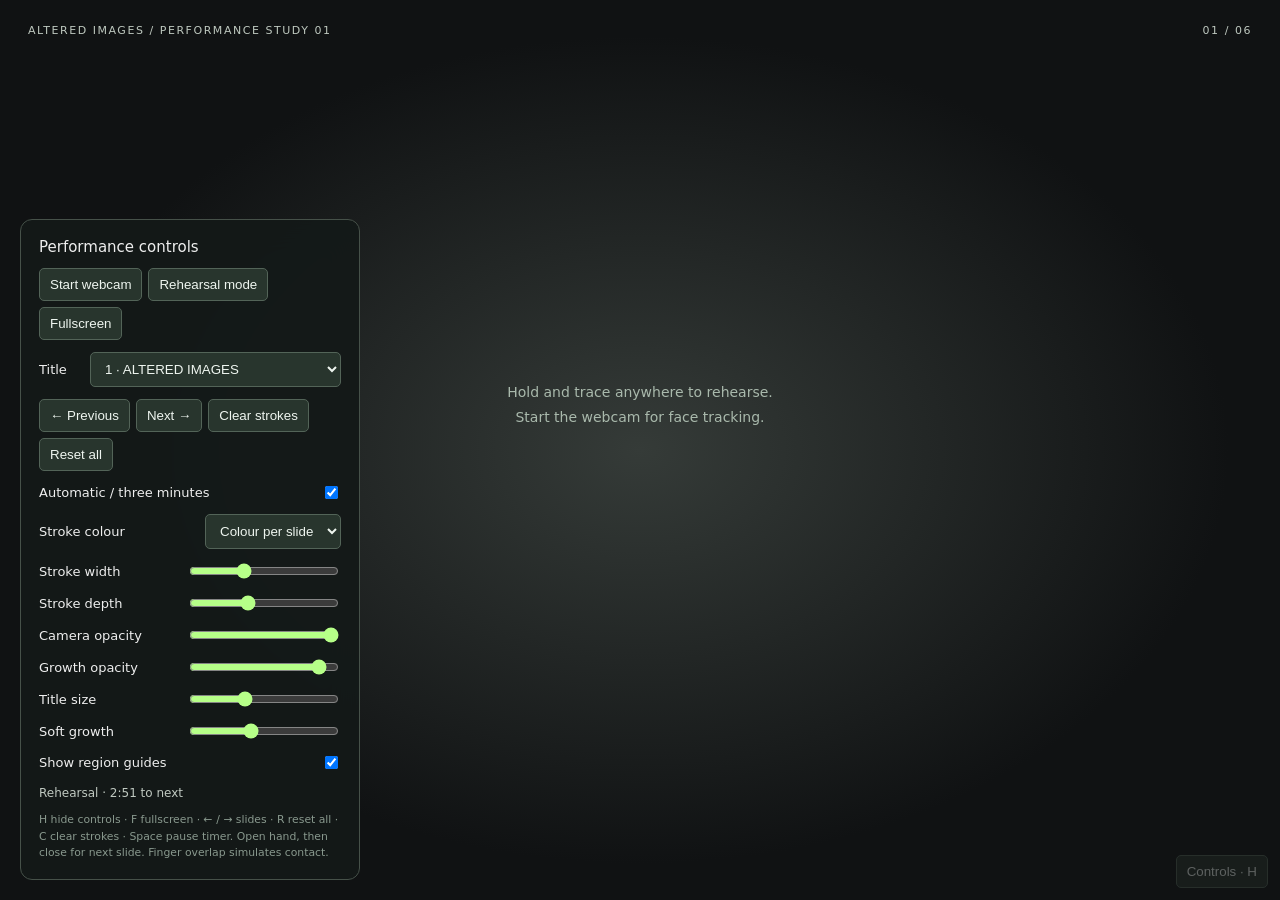
==== altered-images-preview/index.html @ 05b2e3f7 "Preserve verified aesthetic preview 01.4 before body deformation" ====
<!doctype html><html lang="en"><head><meta charset="utf-8"><meta name="viewport" content="width=device-width,initial-scale=1"><title>Altered Images · Performance Preview</title>
<style>
*{box-sizing:border-box}body{margin:0;background:#101213;color:#eee;font:13px system-ui,sans-serif;overflow:hidden}#stage{position:fixed;inset:0;background:radial-gradient(ellipse at center,#353b38,#101213 65%)}#camera,#ink,#gl{position:absolute;inset:0;width:100%;height:100%;pointer-events:none}#camera{object-fit:cover;transform:scaleX(-1)}#stage.demo{cursor:crosshair}header{position:fixed;top:24px;left:28px;right:28px;display:flex;justify-content:space-between;pointer-events:none;letter-spacing:.14em;font-size:11px;color:#bec8bf}#panel{position:fixed;bottom:20px;left:20px;width:340px;max-width:calc(100vw - 40px);max-height:calc(100vh - 75px);overflow:auto;padding:18px;background:#141918ed;border:1px solid #465149;border-radius:12px;backdrop-filter:blur(16px)}h1{font-size:15px;margin:0 0 12px;font-weight:500}button,select{background:#28352d;color:#eef5ef;border:1px solid #536458;padding:8px 10px;border-radius:5px;cursor:pointer}button:hover{background:#3c5142}button:disabled{opacity:.4}label{display:flex;align-items:center;justify-content:space-between;margin:12px 0;gap:12px}input[type=range]{width:150px;accent-color:#b6ff88}.row{display:flex;gap:6px;flex-wrap:wrap}#status{line-height:1.5;color:#c0c9c1;margin:12px 0 0;font-size:12px}small{display:block;color:#89998e;line-height:1.5;margin-top:10px}.hidden{display:none!important}#reveal{position:fixed;bottom:12px;right:12px;opacity:.35}#reveal:hover{opacity:1}#grid{position:absolute;inset:0;pointer-events:none;background:linear-gradient(to right,transparent calc(50% - .5px),#ffffff24 50%,transparent calc(50% + .5px)),linear-gradient(to bottom,transparent calc(33.333% - .5px),#ffffff24 33.333%,transparent calc(33.333% + .5px),transparent calc(66.666% - .5px),#ffffff24 66.666%,transparent calc(66.666% + .5px))}body.clean header,body.clean #panel,body.clean #grid,body.clean #reveal,body.clean #hint{display:none}#hint{position:absolute;left:50%;top:45%;transform:translate(-50%,-50%);text-align:center;color:#a9b9ac;pointer-events:none;font-size:14px;line-height:1.8}
</style><script type="importmap">{"imports":{"three":"./vendor/three/three.module.js"}}</script></head><body>
<div id="stage" class="demo"><video id="camera" autoplay muted playsinline></video><canvas id="ink"></canvas><div id="gl"></div><div id="grid"></div><div id="hint">Hold and trace anywhere to rehearse.<br>Start the webcam for face tracking.</div></div>
<header><span>ALTERED IMAGES / PERFORMANCE STUDY 01</span><span id="counter">01 / 06</span></header>
<section id="panel"><h1>Performance controls</h1><div class="row"><button id="start">Start webcam</button><button id="demo">Rehearsal mode</button><button id="full">Fullscreen</button></div><label>Title<select id="slides"></select></label><div class="row"><button id="prev">← Previous</button><button id="next">Next →</button><button id="clearStrokes">Clear strokes</button><button id="reset">Reset all</button></div><label>Automatic / three minutes<input id="auto" type="checkbox" checked></label><label>Stroke colour<select id="palette"><option value="complementary">Colour per slide</option><option value="red">Red lacquer</option></select></label><label>Stroke width<input id="strokeWidth" type="range" min="2" max="22" step="1" value="9"></label><label>Stroke depth<input id="strokeDepth" type="range" min="0" max="90" step="2" value="34"></label><label>Camera opacity<input id="cameraAlpha" type="range" min="0" max="1" step=".01" value="1"></label><label>Growth opacity<input id="titleAlpha" type="range" min=".1" max="1" step=".01" value=".92"></label><label>Title size<input id="scale" type="range" min=".45" max="2" step=".01" value="1"></label><label>Soft growth<input id="extent" type="range" min="0" max="3" step=".01" value="1.2"></label><label>Show region guides<input id="guides" type="checkbox" checked></label><div id="status" role="status">Loading lettering…</div><small>H hide controls · F fullscreen · ← / → slides · R reset all · C clear strokes · Space pause timer. Open hand, then close for next slide. Finger overlap simulates contact.</small></section><button id="reveal" aria-label="Toggle controls">Controls · H</button>
<script type="module" src="./app.mjs"></script></body></html>
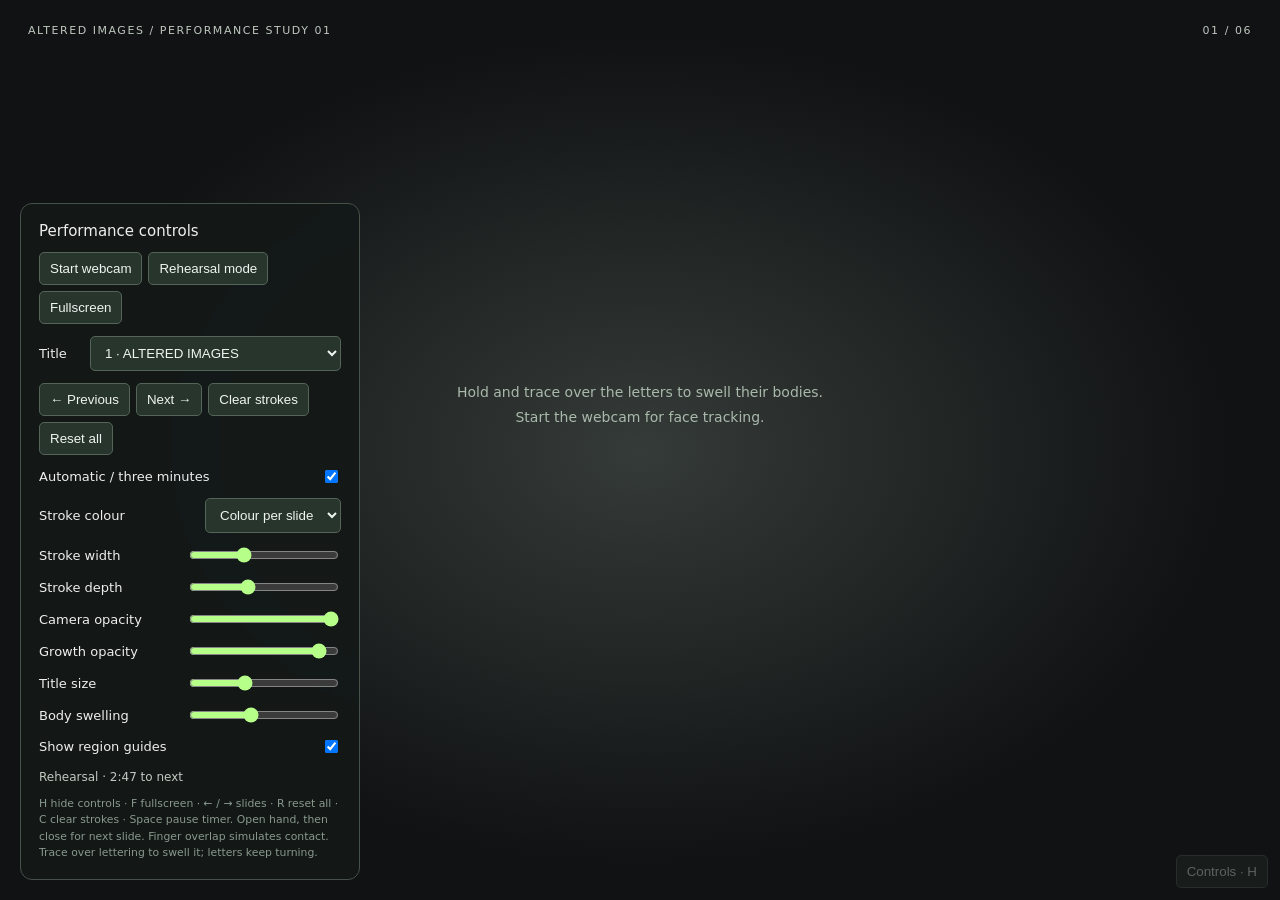
==== commit 4e9aa8fd: "Integrate continuous glyph turning and connected letter-body deformation" ====
--- a/altered-images-preview/index.html
+++ b/altered-images-preview/index.html
@@ -2,7 +2,7 @@
 <style>
 *{box-sizing:border-box}body{margin:0;background:#101213;color:#eee;font:13px system-ui,sans-serif;overflow:hidden}#stage{position:fixed;inset:0;background:radial-gradient(ellipse at center,#353b38,#101213 65%)}#camera,#ink,#gl{position:absolute;inset:0;width:100%;height:100%;pointer-events:none}#camera{object-fit:cover;transform:scaleX(-1)}#stage.demo{cursor:crosshair}header{position:fixed;top:24px;left:28px;right:28px;display:flex;justify-content:space-between;pointer-events:none;letter-spacing:.14em;font-size:11px;color:#bec8bf}#panel{position:fixed;bottom:20px;left:20px;width:340px;max-width:calc(100vw - 40px);max-height:calc(100vh - 75px);overflow:auto;padding:18px;background:#141918ed;border:1px solid #465149;border-radius:12px;backdrop-filter:blur(16px)}h1{font-size:15px;margin:0 0 12px;font-weight:500}button,select{background:#28352d;color:#eef5ef;border:1px solid #536458;padding:8px 10px;border-radius:5px;cursor:pointer}button:hover{background:#3c5142}button:disabled{opacity:.4}label{display:flex;align-items:center;justify-content:space-between;margin:12px 0;gap:12px}input[type=range]{width:150px;accent-color:#b6ff88}.row{display:flex;gap:6px;flex-wrap:wrap}#status{line-height:1.5;color:#c0c9c1;margin:12px 0 0;font-size:12px}small{display:block;color:#89998e;line-height:1.5;margin-top:10px}.hidden{display:none!important}#reveal{position:fixed;bottom:12px;right:12px;opacity:.35}#reveal:hover{opacity:1}#grid{position:absolute;inset:0;pointer-events:none;background:linear-gradient(to right,transparent calc(50% - .5px),#ffffff24 50%,transparent calc(50% + .5px)),linear-gradient(to bottom,transparent calc(33.333% - .5px),#ffffff24 33.333%,transparent calc(33.333% + .5px),transparent calc(66.666% - .5px),#ffffff24 66.666%,transparent calc(66.666% + .5px))}body.clean header,body.clean #panel,body.clean #grid,body.clean #reveal,body.clean #hint{display:none}#hint{position:absolute;left:50%;top:45%;transform:translate(-50%,-50%);text-align:center;color:#a9b9ac;pointer-events:none;font-size:14px;line-height:1.8}
 </style><script type="importmap">{"imports":{"three":"./vendor/three/three.module.js"}}</script></head><body>
-<div id="stage" class="demo"><video id="camera" autoplay muted playsinline></video><canvas id="ink"></canvas><div id="gl"></div><div id="grid"></div><div id="hint">Hold and trace anywhere to rehearse.<br>Start the webcam for face tracking.</div></div>
+<div id="stage" class="demo"><video id="camera" autoplay muted playsinline></video><canvas id="ink"></canvas><div id="gl"></div><div id="grid"></div><div id="hint">Hold and trace over the letters to swell their bodies.<br>Start the webcam for face tracking.</div></div>
 <header><span>ALTERED IMAGES / PERFORMANCE STUDY 01</span><span id="counter">01 / 06</span></header>
-<section id="panel"><h1>Performance controls</h1><div class="row"><button id="start">Start webcam</button><button id="demo">Rehearsal mode</button><button id="full">Fullscreen</button></div><label>Title<select id="slides"></select></label><div class="row"><button id="prev">← Previous</button><button id="next">Next →</button><button id="clearStrokes">Clear strokes</button><button id="reset">Reset all</button></div><label>Automatic / three minutes<input id="auto" type="checkbox" checked></label><label>Stroke colour<select id="palette"><option value="complementary">Colour per slide</option><option value="red">Red lacquer</option></select></label><label>Stroke width<input id="strokeWidth" type="range" min="2" max="22" step="1" value="9"></label><label>Stroke depth<input id="strokeDepth" type="range" min="0" max="90" step="2" value="34"></label><label>Camera opacity<input id="cameraAlpha" type="range" min="0" max="1" step=".01" value="1"></label><label>Growth opacity<input id="titleAlpha" type="range" min=".1" max="1" step=".01" value=".92"></label><label>Title size<input id="scale" type="range" min=".45" max="2" step=".01" value="1"></label><label>Soft growth<input id="extent" type="range" min="0" max="3" step=".01" value="1.2"></label><label>Show region guides<input id="guides" type="checkbox" checked></label><div id="status" role="status">Loading lettering…</div><small>H hide controls · F fullscreen · ← / → slides · R reset all · C clear strokes · Space pause timer. Open hand, then close for next slide. Finger overlap simulates contact.</small></section><button id="reveal" aria-label="Toggle controls">Controls · H</button>
+<section id="panel"><h1>Performance controls</h1><div class="row"><button id="start">Start webcam</button><button id="demo">Rehearsal mode</button><button id="full">Fullscreen</button></div><label>Title<select id="slides"></select></label><div class="row"><button id="prev">← Previous</button><button id="next">Next →</button><button id="clearStrokes">Clear strokes</button><button id="reset">Reset all</button></div><label>Automatic / three minutes<input id="auto" type="checkbox" checked></label><label>Stroke colour<select id="palette"><option value="complementary">Colour per slide</option><option value="red">Red lacquer</option></select></label><label>Stroke width<input id="strokeWidth" type="range" min="2" max="22" step="1" value="9"></label><label>Stroke depth<input id="strokeDepth" type="range" min="0" max="90" step="2" value="34"></label><label>Camera opacity<input id="cameraAlpha" type="range" min="0" max="1" step=".01" value="1"></label><label>Growth opacity<input id="titleAlpha" type="range" min=".1" max="1" step=".01" value=".92"></label><label>Title size<input id="scale" type="range" min=".45" max="2" step=".01" value="1"></label><label>Body swelling<input id="extent" type="range" min="0" max="3" step=".01" value="1.2"></label><label>Show region guides<input id="guides" type="checkbox" checked></label><div id="status" role="status">Loading lettering…</div><small>H hide controls · F fullscreen · ← / → slides · R reset all · C clear strokes · Space pause timer. Open hand, then close for next slide. Finger overlap simulates contact. Trace over lettering to swell it; letters keep turning.</small></section><button id="reveal" aria-label="Toggle controls">Controls · H</button>
 <script type="module" src="./app.mjs"></script></body></html>
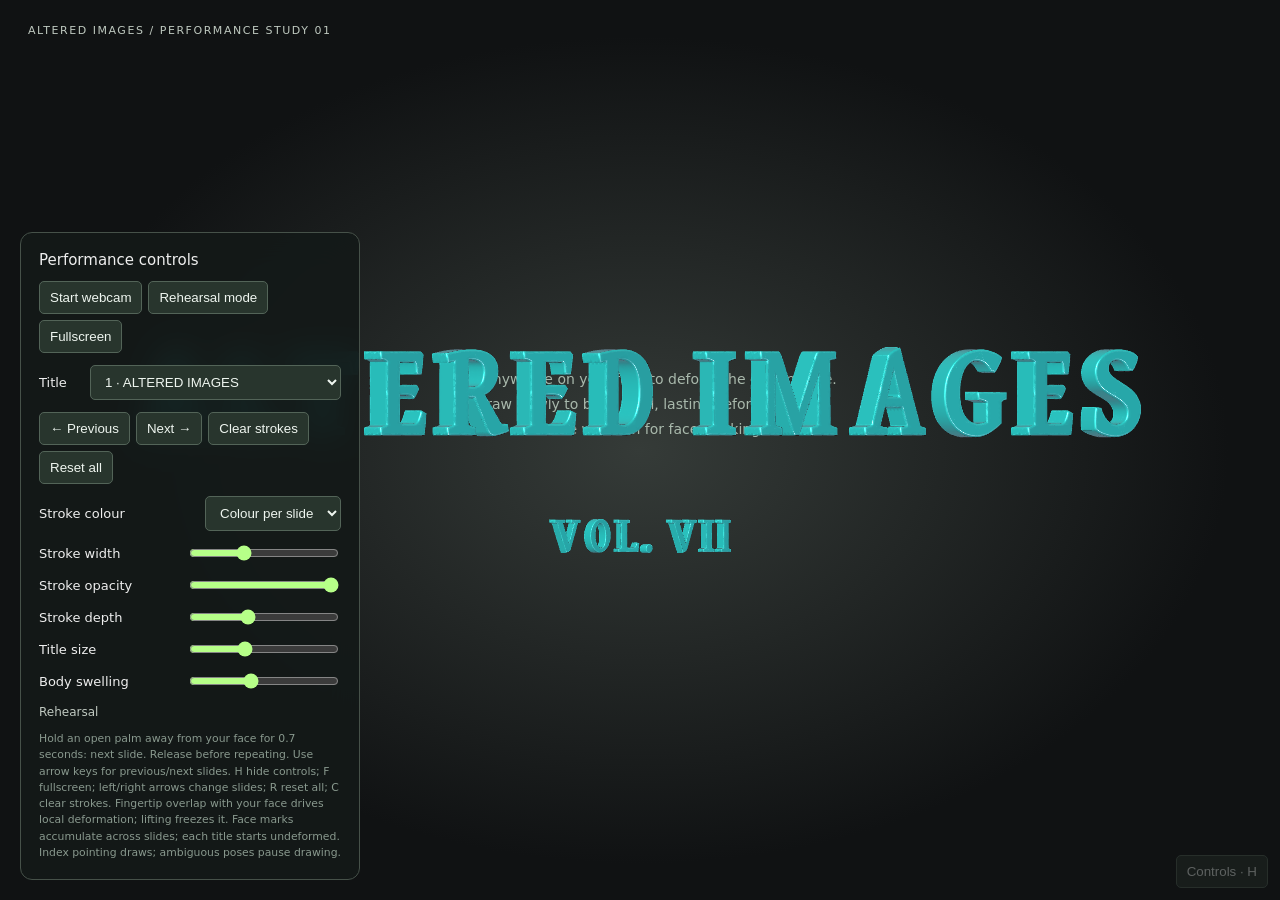
==== commit 7dccdbaf: "Freeze Final Final Interaction and document performance decisions" ====
--- a/altered-images-preview/index.html
+++ b/altered-images-preview/index.html
@@ -1,8 +1,12 @@
 <!doctype html><html lang="en"><head><meta charset="utf-8"><meta name="viewport" content="width=device-width,initial-scale=1"><title>Altered Images · Performance Preview</title>
 <style>
-*{box-sizing:border-box}body{margin:0;background:#101213;color:#eee;font:13px system-ui,sans-serif;overflow:hidden}#stage{position:fixed;inset:0;background:radial-gradient(ellipse at center,#353b38,#101213 65%)}#camera,#ink,#gl{position:absolute;inset:0;width:100%;height:100%;pointer-events:none}#camera{object-fit:cover;transform:scaleX(-1)}#stage.demo{cursor:crosshair}header{position:fixed;top:24px;left:28px;right:28px;display:flex;justify-content:space-between;pointer-events:none;letter-spacing:.14em;font-size:11px;color:#bec8bf}#panel{position:fixed;bottom:20px;left:20px;width:340px;max-width:calc(100vw - 40px);max-height:calc(100vh - 75px);overflow:auto;padding:18px;background:#141918ed;border:1px solid #465149;border-radius:12px;backdrop-filter:blur(16px)}h1{font-size:15px;margin:0 0 12px;font-weight:500}button,select{background:#28352d;color:#eef5ef;border:1px solid #536458;padding:8px 10px;border-radius:5px;cursor:pointer}button:hover{background:#3c5142}button:disabled{opacity:.4}label{display:flex;align-items:center;justify-content:space-between;margin:12px 0;gap:12px}input[type=range]{width:150px;accent-color:#b6ff88}.row{display:flex;gap:6px;flex-wrap:wrap}#status{line-height:1.5;color:#c0c9c1;margin:12px 0 0;font-size:12px}small{display:block;color:#89998e;line-height:1.5;margin-top:10px}.hidden{display:none!important}#reveal{position:fixed;bottom:12px;right:12px;opacity:.35}#reveal:hover{opacity:1}#grid{position:absolute;inset:0;pointer-events:none;background:linear-gradient(to right,transparent calc(50% - .5px),#ffffff24 50%,transparent calc(50% + .5px)),linear-gradient(to bottom,transparent calc(33.333% - .5px),#ffffff24 33.333%,transparent calc(33.333% + .5px),transparent calc(66.666% - .5px),#ffffff24 66.666%,transparent calc(66.666% + .5px))}body.clean header,body.clean #panel,body.clean #grid,body.clean #reveal,body.clean #hint{display:none}#hint{position:absolute;left:50%;top:45%;transform:translate(-50%,-50%);text-align:center;color:#a9b9ac;pointer-events:none;font-size:14px;line-height:1.8}
-</style><script type="importmap">{"imports":{"three":"./vendor/three/three.module.js"}}</script></head><body>
-<div id="stage" class="demo"><video id="camera" autoplay muted playsinline></video><canvas id="ink"></canvas><div id="gl"></div><div id="grid"></div><div id="hint">Hold and trace over the letters to swell their bodies.<br>Start the webcam for face tracking.</div></div>
+*{box-sizing:border-box}body{margin:0;background:#101213;color:#eee;font:13px system-ui,sans-serif;overflow:hidden}#stage{position:fixed;inset:0;background:radial-gradient(ellipse at center,#353b38,#101213 65%)}#camera,#ink,#gl{position:absolute;inset:0;width:100%;height:100%;pointer-events:none}#camera{object-fit:cover;transform:scaleX(-1)}#stage.demo{cursor:crosshair}header{position:fixed;top:24px;left:28px;right:28px;display:flex;justify-content:space-between;pointer-events:none;letter-spacing:.14em;font-size:11px;color:#bec8bf}#panel{position:fixed;bottom:20px;left:20px;width:340px;max-width:calc(100vw - 40px);max-height:calc(100vh - 75px);overflow:auto;padding:18px;background:#141918ed;border:1px solid #465149;border-radius:12px;backdrop-filter:blur(16px)}h1{font-size:15px;margin:0 0 12px;font-weight:500}button,select{background:#28352d;color:#eef5ef;border:1px solid #536458;padding:8px 10px;border-radius:5px;cursor:pointer}button:hover{background:#3c5142}button:disabled{opacity:.4}label{display:flex;align-items:center;justify-content:space-between;margin:12px 0;gap:12px}input[type=range]{width:150px;accent-color:#b6ff88}.row{display:flex;gap:6px;flex-wrap:wrap}#status{line-height:1.5;color:#c0c9c1;margin:12px 0 0;font-size:12px}small{display:block;color:#89998e;line-height:1.5;margin-top:10px}.hidden{display:none!important}#reveal{position:fixed;bottom:12px;right:12px;opacity:.35}#reveal:hover{opacity:1}body.clean header,body.clean #panel,body.clean #reveal,body.clean #hint{display:none}#hint{position:absolute;left:50%;top:45%;transform:translate(-50%,-50%);text-align:center;color:#a9b9ac;pointer-events:none;font-size:14px;line-height:1.8}
+#gl{z-index:1}#ink{z-index:2}header #counter{display:none}</style><script type="importmap">{"imports":{"three":"./vendor/three/three.module.js"}}</script></head><body>
+<div id="stage" class="demo"><video id="camera" autoplay muted playsinline></video><canvas id="ink"></canvas><div id="gl"></div><div id="hint">Draw anywhere on your face to deform the current title.<br>Draw slowly to build local, lasting deformation.<br>Start the webcam for face tracking.</div></div>
 <header><span>ALTERED IMAGES / PERFORMANCE STUDY 01</span><span id="counter">01 / 06</span></header>
-<section id="panel"><h1>Performance controls</h1><div class="row"><button id="start">Start webcam</button><button id="demo">Rehearsal mode</button><button id="full">Fullscreen</button></div><label>Title<select id="slides"></select></label><div class="row"><button id="prev">← Previous</button><button id="next">Next →</button><button id="clearStrokes">Clear strokes</button><button id="reset">Reset all</button></div><label>Automatic / three minutes<input id="auto" type="checkbox" checked></label><label>Stroke colour<select id="palette"><option value="complementary">Colour per slide</option><option value="red">Red lacquer</option></select></label><label>Stroke width<input id="strokeWidth" type="range" min="2" max="22" step="1" value="9"></label><label>Stroke depth<input id="strokeDepth" type="range" min="0" max="90" step="2" value="34"></label><label>Camera opacity<input id="cameraAlpha" type="range" min="0" max="1" step=".01" value="1"></label><label>Growth opacity<input id="titleAlpha" type="range" min=".1" max="1" step=".01" value=".92"></label><label>Title size<input id="scale" type="range" min=".45" max="2" step=".01" value="1"></label><label>Body swelling<input id="extent" type="range" min="0" max="3" step=".01" value="1.2"></label><label>Show region guides<input id="guides" type="checkbox" checked></label><div id="status" role="status">Loading lettering…</div><small>H hide controls · F fullscreen · ← / → slides · R reset all · C clear strokes · Space pause timer. Open hand, then close for next slide. Finger overlap simulates contact. Trace over lettering to swell it; letters keep turning.</small></section><button id="reveal" aria-label="Toggle controls">Controls · H</button>
-<script type="module" src="./app.mjs"></script></body></html>
+<section id="panel"><h1>Performance controls</h1><div class="row"><button id="start">Start webcam</button><button id="demo">Rehearsal mode</button><button id="full">Fullscreen</button></div><label>Title<select id="slides"></select></label><div class="row"><button id="prev">← Previous</button><button id="next">Next →</button><button id="clearStrokes">Clear strokes</button><button id="reset">Reset all</button></div><label>Stroke colour<select id="palette"><option value="complementary">Colour per slide</option><option value="red">Red lacquer</option></select></label><label>Stroke width<input id="strokeWidth" type="range" min="2" max="22" step="1" value="9"></label><label>Stroke opacity<input id="strokeOpacity" type="range" min="0" max="1" step=".01" value="1"></label><label>Stroke depth<input id="strokeDepth" type="range" min="0" max="90" step="2" value="34"></label><label>Title size<input id="scale" type="range" min=".45" max="2" step=".01" value="1"></label><label>Body swelling<input id="extent" type="range" min="0" max="3" step=".01" value="1.2"></label><div id="status" role="status">Loading lettering…</div><div id="gestureHold" hidden>Hold palm for next slide <progress id="gestureProgress" max="1" value="0" aria-label="Next slide gesture progress"></progress></div><small>Hold an open palm away from your face for 0.7 seconds: next slide. Release before repeating. Use arrow keys for previous/next slides. H hide controls; F fullscreen; left/right arrows change slides; R reset all; C clear strokes. Fingertip overlap with your face drives local deformation; lifting freezes it. Face marks accumulate across slides; each title starts undeformed. Index pointing draws; ambiguous poses pause drawing.</small></section><button id="reveal" aria-label="Toggle controls">Controls · H</button>
+<script>
+function showPreviewError(message){const status=document.getElementById('status');status.dataset.failed='true';status.textContent='Preview error: '+message;status.style.color='#ffb9b9';}
+addEventListener('error',event=>{if(event.message)showPreviewError(event.message);});
+addEventListener('unhandledrejection',event=>showPreviewError(event.reason?.message||String(event.reason)));
+</script><script type="module" src="./app.mjs?v=accumulated-marks-15"></script></body></html>
